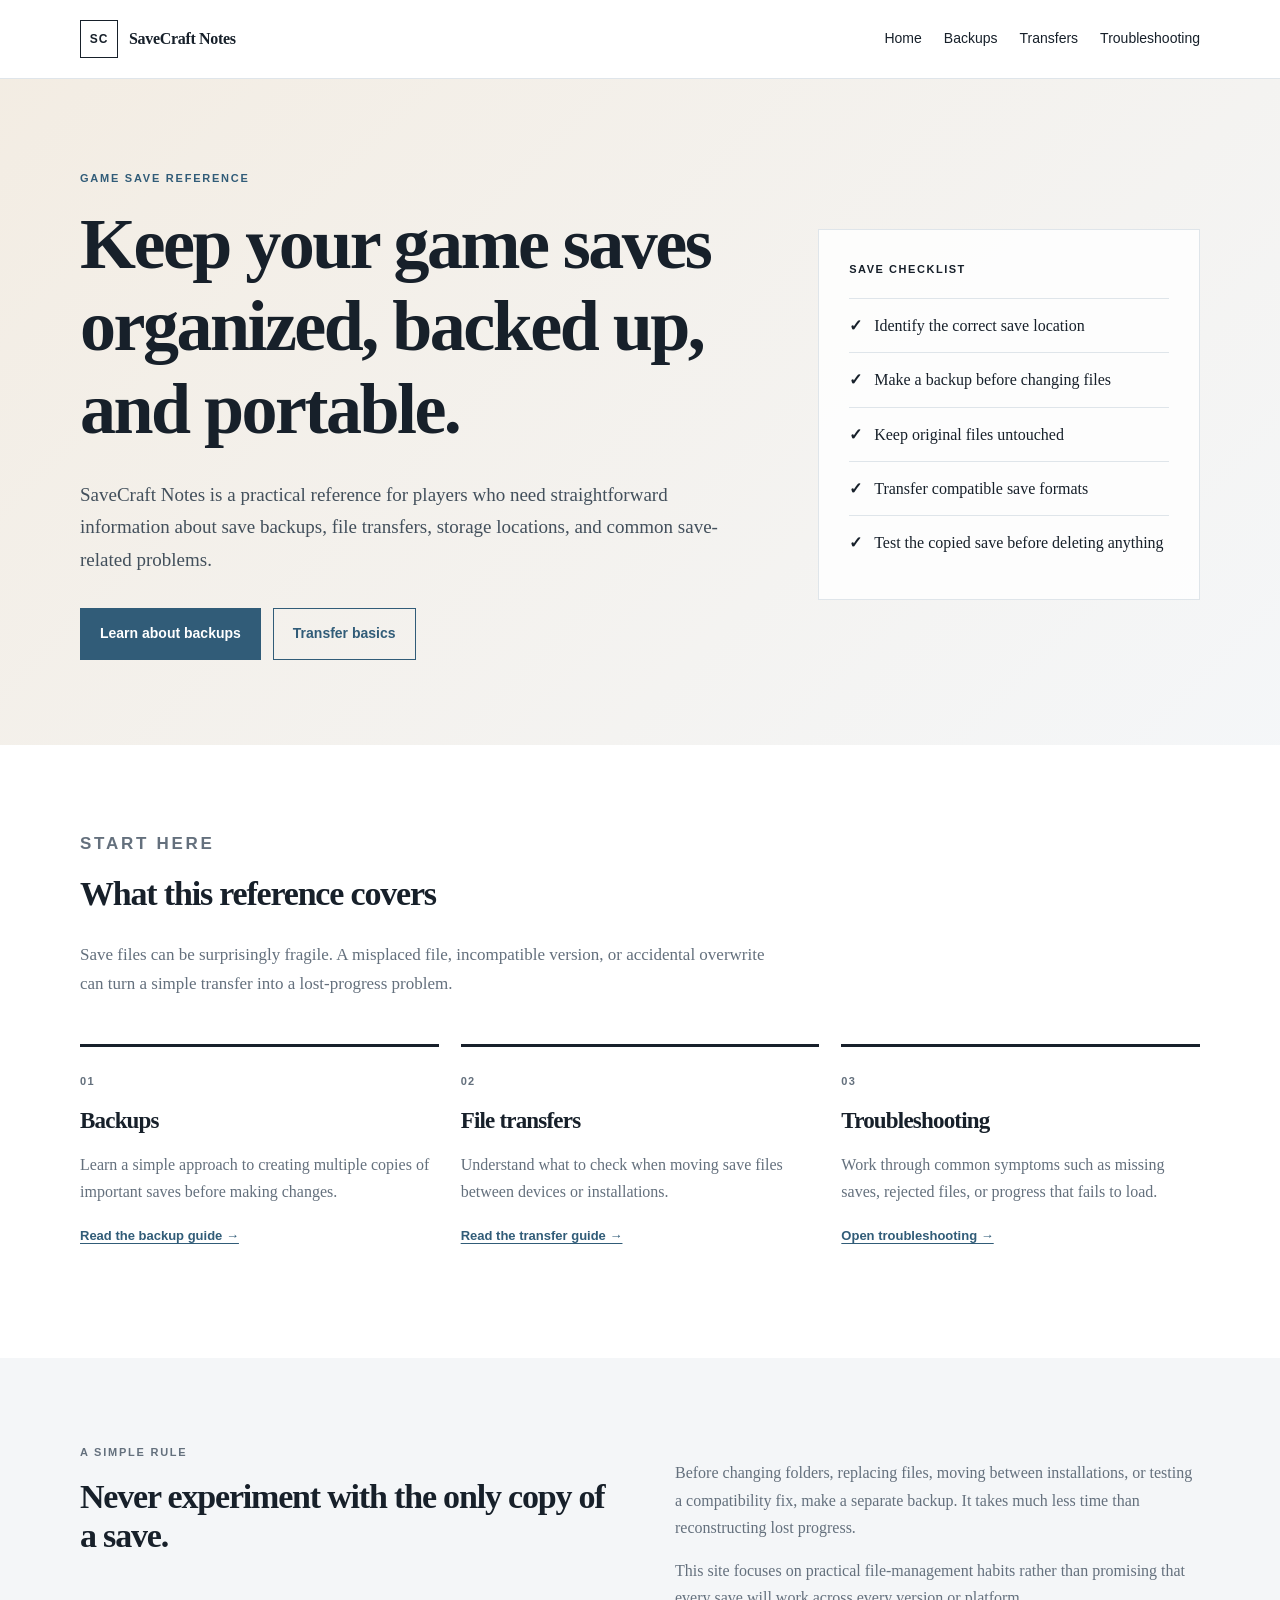
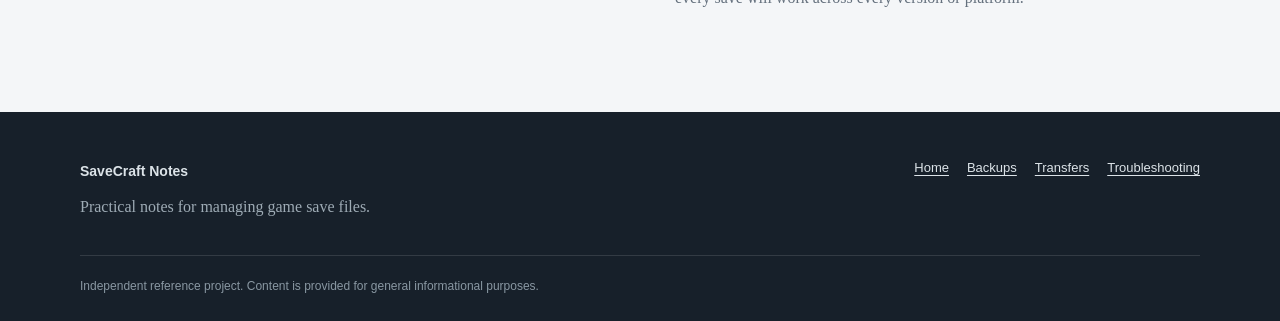
==== index.html @ 96c8801d "Add files via upload" ====
<!DOCTYPE html>
<html lang="en">
<head>
<meta charset="UTF-8">
<meta name="viewport" content="width=device-width, initial-scale=1.0">
<title>SaveCraft Notes — Practical Game Save Management</title>
<meta name="description" content="A practical reference for backing up, transferring, organizing, and troubleshooting game save files across desktop and mobile systems.">
<link rel="stylesheet" href="styles.css">
</head>
<body>
<header class="site-header"><div class="container header-inner">
<a href="index.html" class="brand"><span class="brand-mark">SC</span><span>SaveCraft Notes</span></a>
<nav class="main-nav" aria-label="Main navigation">
<a href="index.html">Home</a><a href="save-backups.html">Backups</a><a href="transfer-basics.html">Transfers</a><a href="troubleshooting.html">Troubleshooting</a>
</nav></div></header>
<main>
<section class="hero"><div class="container hero-grid"><div>
<p class="eyebrow">GAME SAVE REFERENCE</p>
<h1>Keep your game saves organized, backed up, and portable.</h1>
<p class="hero-text">SaveCraft Notes is a practical reference for players who need straightforward information about save backups, file transfers, storage locations, and common save-related problems.</p>
<div class="hero-actions"><a href="save-backups.html" class="button primary">Learn about backups</a><a href="transfer-basics.html" class="button secondary">Transfer basics</a></div>
</div>
<aside class="hero-panel"><div class="panel-label">SAVE CHECKLIST</div><ul class="check-list">
<li>Identify the correct save location</li><li>Make a backup before changing files</li><li>Keep original files untouched</li><li>Transfer compatible save formats</li><li>Test the copied save before deleting anything</li>
</ul></aside></div></section>
<section class="section"><div class="container">
<div class="section-heading"><p class="eyebrow">START HERE</p><h2>What this reference covers</h2><p>Save files can be surprisingly fragile. A misplaced file, incompatible version, or accidental overwrite can turn a simple transfer into a lost-progress problem.</p></div>
<div class="card-grid">
<article class="info-card"><span class="card-number">01</span><h3>Backups</h3><p>Learn a simple approach to creating multiple copies of important saves before making changes.</p><a href="save-backups.html">Read the backup guide →</a></article>
<article class="info-card"><span class="card-number">02</span><h3>File transfers</h3><p>Understand what to check when moving save files between devices or installations.</p><a href="transfer-basics.html">Read the transfer guide →</a></article>
<article class="info-card"><span class="card-number">03</span><h3>Troubleshooting</h3><p>Work through common symptoms such as missing saves, rejected files, or progress that fails to load.</p><a href="troubleshooting.html">Open troubleshooting →</a></article>
</div></div></section>
<section class="section muted"><div class="container split-section"><div><p class="eyebrow">A SIMPLE RULE</p><h2>Never experiment with the only copy of a save.</h2></div><div><p>Before changing folders, replacing files, moving between installations, or testing a compatibility fix, make a separate backup. It takes much less time than reconstructing lost progress.</p><p>This site focuses on practical file-management habits rather than promising that every save will work across every version or platform.</p></div></div></section>
</main>
<footer class="site-footer"><div class="container footer-inner"><div><strong>SaveCraft Notes</strong><p>Practical notes for managing game save files.</p></div><nav aria-label="Footer navigation"><a href="index.html">Home</a><a href="save-backups.html">Backups</a><a href="transfer-basics.html">Transfers</a><a href="troubleshooting.html">Troubleshooting</a></nav></div><div class="container footer-bottom"><p>Independent reference project. Content is provided for general informational purposes.</p></div></footer>
</body>
</html>
---- styles.css ----
:root{--ink:#17202a;--muted:#64707d;--line:#dfe5ea;--paper:#fff;--soft:#f4f6f8;--accent:#315c78;--accent-dark:#24465c;--max-width:1120px;--reading-width:760px}*{box-sizing:border-box}html{scroll-behavior:smooth}body{margin:0;font-family:Georgia,"Times New Roman",serif;color:var(--ink);background:var(--paper);line-height:1.7}a{color:var(--accent);text-decoration-thickness:1px;text-underline-offset:3px}a:hover{color:var(--accent-dark)}.container{width:min(calc(100% - 40px),var(--max-width));margin:0 auto}.narrow{max-width:var(--reading-width)}.site-header{border-bottom:1px solid var(--line);background:#fff}.header-inner{min-height:78px;display:flex;align-items:center;justify-content:space-between;gap:30px}.brand{display:inline-flex;align-items:center;gap:11px;color:var(--ink);text-decoration:none;font-weight:700;letter-spacing:-.02em}.brand-mark{width:38px;height:38px;display:grid;place-items:center;border:1px solid var(--ink);font-family:Arial,Helvetica,sans-serif;font-size:12px;letter-spacing:.08em}.main-nav{display:flex;flex-wrap:wrap;gap:22px;font-family:Arial,Helvetica,sans-serif;font-size:14px}.main-nav a{color:var(--ink);text-decoration:none}.main-nav a:hover{text-decoration:underline}.hero{padding:90px 0 85px;background:linear-gradient(135deg,rgba(240,232,220,.8),rgba(244,246,248,.95))}.hero-grid{display:grid;grid-template-columns:minmax(0,1.4fr) minmax(280px,.8fr);gap:70px;align-items:center}.eyebrow{margin:0 0 15px;font-family:Arial,Helvetica,sans-serif;font-size:11px;font-weight:700;letter-spacing:.16em;color:var(--accent)}h1,h2,h3{line-height:1.15;letter-spacing:-.035em}h1{margin:0;font-size:clamp(42px,6vw,72px);max-width:800px}h2{margin-top:55px;font-size:34px}h3{font-size:23px}.hero-text{max-width:680px;margin:28px 0 0;font-size:19px;color:#43505c}.hero-actions{display:flex;flex-wrap:wrap;gap:12px;margin-top:32px}.button{display:inline-block;padding:13px 19px;text-decoration:none;border:1px solid var(--accent);font-family:Arial,Helvetica,sans-serif;font-size:14px;font-weight:700}.button.primary{background:var(--accent);color:#fff}.button.primary:hover{background:var(--accent-dark);color:#fff}.button.secondary{color:var(--accent);background:transparent}.hero-panel{padding:30px;border:1px solid var(--line);background:rgba(255,255,255,.85)}.panel-label{margin-bottom:20px;font-family:Arial,Helvetica,sans-serif;font-size:11px;font-weight:700;letter-spacing:.14em}.check-list{list-style:none;padding:0;margin:0}.check-list li{padding:13px 0 13px 25px;border-top:1px solid var(--line);position:relative}.check-list li::before{content:"✓";position:absolute;left:0;font-family:Arial,Helvetica,sans-serif;font-weight:700}.section{padding:85px 0}.section.muted{background:var(--soft)}.section-heading{max-width:700px}.section-heading h2{margin-top:0}.section-heading p{color:var(--muted);font-size:17px}.card-grid{display:grid;grid-template-columns:repeat(3,1fr);gap:22px;margin-top:45px}.info-card{border-top:3px solid var(--ink);padding:25px 0}.card-number{display:block;margin-bottom:18px;font-family:Arial,Helvetica,sans-serif;font-size:11px;font-weight:700;letter-spacing:.12em;color:var(--muted)}.info-card h3{margin:0}.info-card p{color:var(--muted)}.info-card a{font-family:Arial,Helvetica,sans-serif;font-size:13px;font-weight:700}.split-section{display:grid;grid-template-columns:1fr 1fr;gap:70px}.split-section h2{margin-top:0}.split-section p{color:var(--muted)}.page-hero{padding:75px 0 65px;background:var(--soft);border-bottom:1px solid var(--line)}.page-hero h1{font-size:clamp(40px,6vw,64px)}.page-hero p:not(.eyebrow){margin-top:25px;font-size:19px;color:var(--muted)}.article-section{padding:35px 0 90px}.article{font-size:18px}.article h2{margin-top:58px}.article p{margin:18px 0}.article li{margin:8px 0}.note,.warning{margin:35px 0;padding:22px 25px;border-left:4px solid var(--accent);background:var(--soft)}.warning{border-left-color:#e3c98f;background:#fff5df}.note strong,.warning strong{display:block;margin-bottom:5px}code{padding:2px 5px;background:var(--soft);font-family:Consolas,monospace;font-size:.85em}.list-box{margin:30px 0;border-top:1px solid var(--line)}.list-box div{padding:18px 0;border-bottom:1px solid var(--line)}.list-box strong,.list-box span{display:block}.list-box span{color:var(--muted);margin-top:3px}.site-footer{padding:45px 0 25px;background:#17202a;color:#dce3e8}.footer-inner{display:flex;justify-content:space-between;gap:40px}.footer-inner strong{font-family:Arial,Helvetica,sans-serif;font-size:14px}.footer-inner p{margin:8px 0 0;color:#9eabb5}.footer-inner nav{display:flex;flex-wrap:wrap;gap:18px;align-content:flex-start}.footer-inner nav a{color:#dce3e8;font-family:Arial,Helvetica,sans-serif;font-size:13px}.footer-bottom{margin-top:35px;padding-top:20px;border-top:1px solid rgba(255,255,255,.12)}.footer-bottom p{margin:0;color:#8997a2;font-family:Arial,Helvetica,sans-serif;font-size:12px}@media(max-width:800px){.header-inner{align-items:flex-start;flex-direction:column;padding:18px 0}.main-nav{gap:13px 18px}.hero{padding:65px 0}.hero-grid,.split-section{grid-template-columns:1fr;gap:40px}.card-grid{grid-template-columns:1fr}.section{padding:65px 0}.footer-inner{flex-direction:column}.footer-inner nav{flex-direction:column;gap:10px}}@media(max-width:500px){.container{width:min(calc(100% - 28px),var(--max-width))}h1{font-size:42px}h2{font-size:30px}.hero-actions{flex-direction:column;align-items:stretch}.button{text-align:center}}
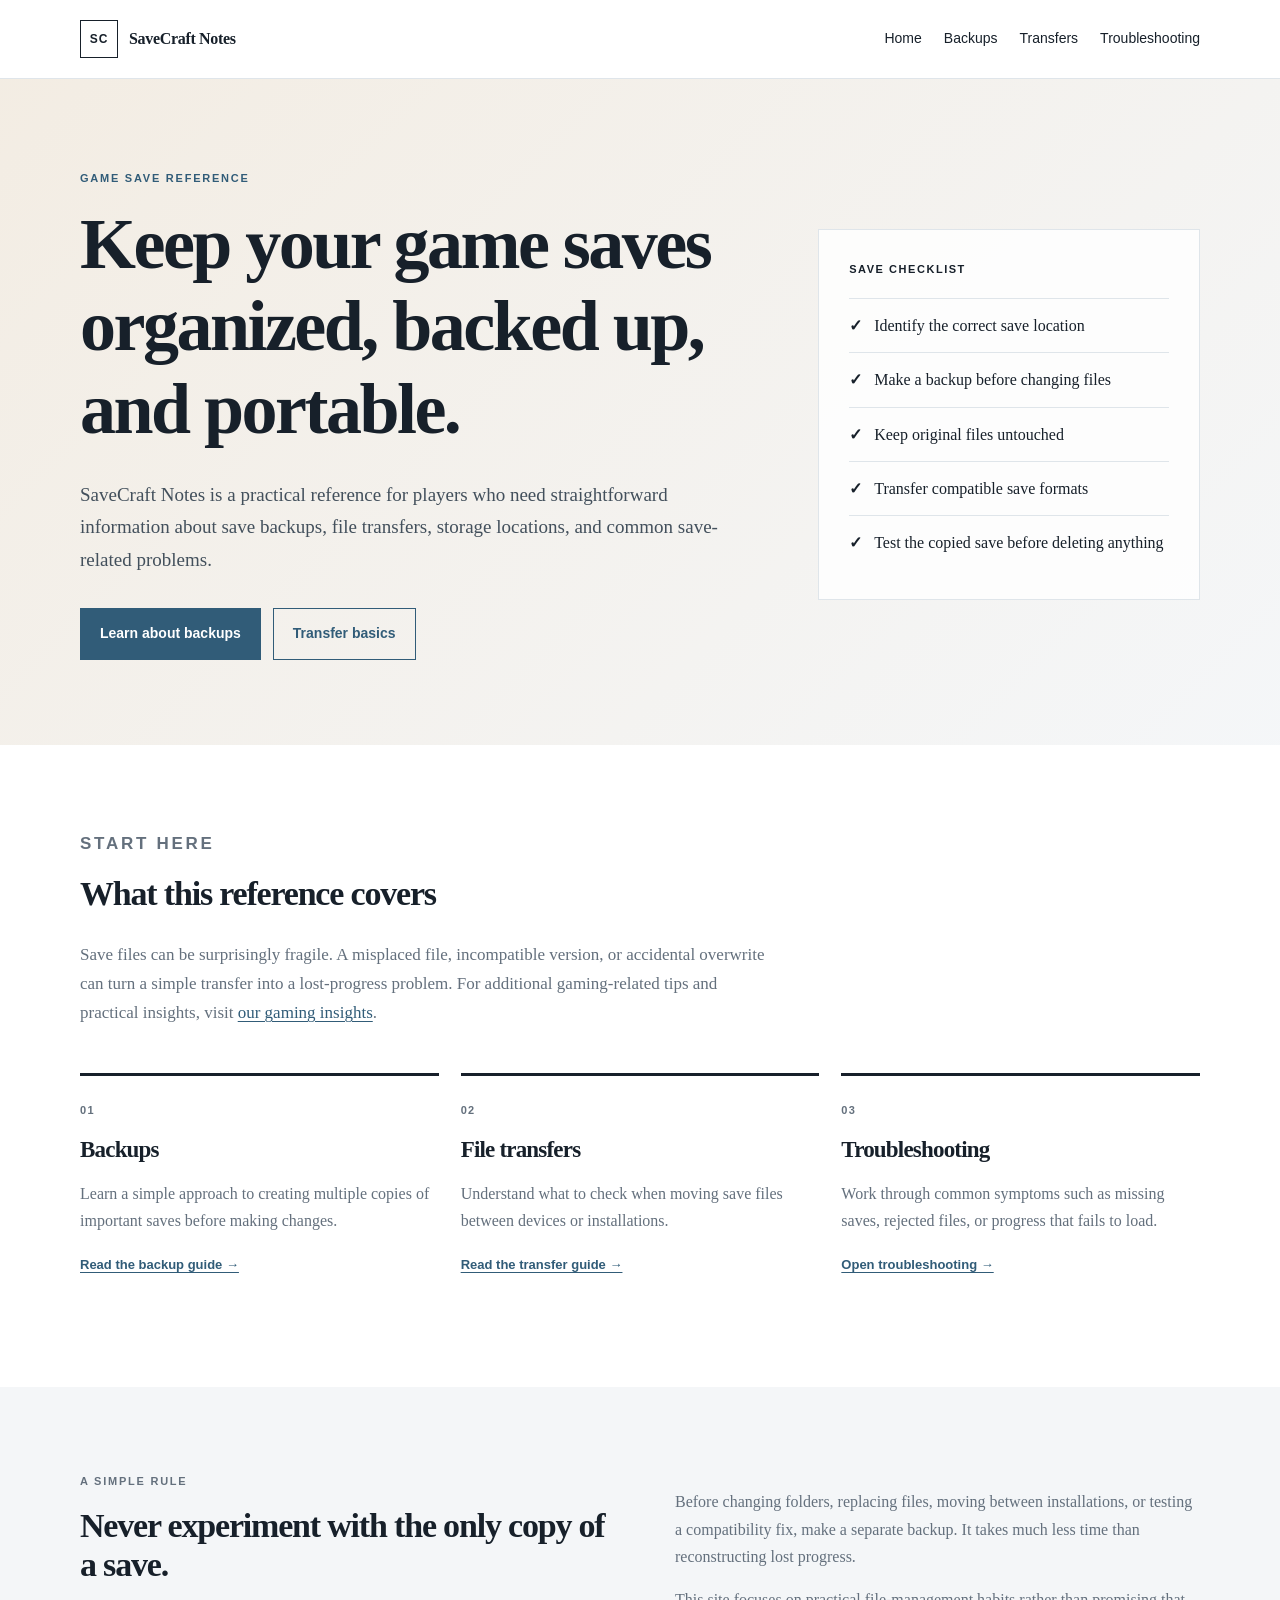
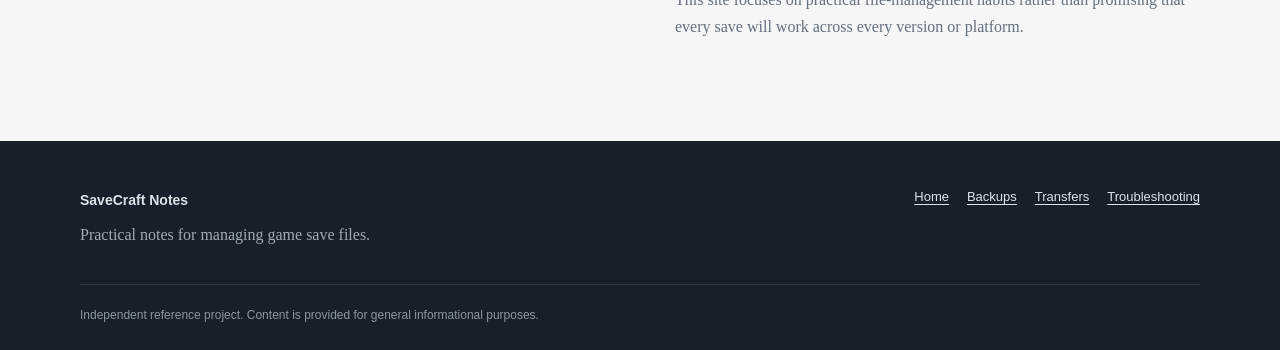
==== commit ab9a7fe0: "Update index.html UPDATES" ====
--- a/index.html
+++ b/index.html
@@ -3,9 +3,12 @@
 <head>
 <meta charset="UTF-8">
 <meta name="viewport" content="width=device-width, initial-scale=1.0">
+  <meta name="google-site-verification" content="G5xL5PyOG_ChXezkdY8lgA2yLz5weFnfjKbd9kqL1Jw" />
 <title>SaveCraft Notes — Practical Game Save Management</title>
+<meta name="robots" content="index, follow">
 <meta name="description" content="A practical reference for backing up, transferring, organizing, and troubleshooting game save files across desktop and mobile systems.">
 <link rel="stylesheet" href="styles.css">
+<link rel="canonical" href="https://savecraft-notes.onrender.com/index.html">
 </head>
 <body>
 <header class="site-header"><div class="container header-inner">
@@ -24,7 +27,7 @@
 <li>Identify the correct save location</li><li>Make a backup before changing files</li><li>Keep original files untouched</li><li>Transfer compatible save formats</li><li>Test the copied save before deleting anything</li>
 </ul></aside></div></section>
 <section class="section"><div class="container">
-<div class="section-heading"><p class="eyebrow">START HERE</p><h2>What this reference covers</h2><p>Save files can be surprisingly fragile. A misplaced file, incompatible version, or accidental overwrite can turn a simple transfer into a lost-progress problem.</p></div>
+<div class="section-heading"><p class="eyebrow">START HERE</p><h2>What this reference covers</h2><p>Save files can be surprisingly fragile. A misplaced file, incompatible version, or accidental overwrite can turn a simple transfer into a lost-progress problem. For additional gaming-related tips and practical insights, visit <a href="https://summersagahub.com/insights/" target="_blank" rel="noopener">our gaming insights</a>.</p></div>
 <div class="card-grid">
 <article class="info-card"><span class="card-number">01</span><h3>Backups</h3><p>Learn a simple approach to creating multiple copies of important saves before making changes.</p><a href="save-backups.html">Read the backup guide →</a></article>
 <article class="info-card"><span class="card-number">02</span><h3>File transfers</h3><p>Understand what to check when moving save files between devices or installations.</p><a href="transfer-basics.html">Read the transfer guide →</a></article>
@@ -34,4 +37,4 @@
 </main>
 <footer class="site-footer"><div class="container footer-inner"><div><strong>SaveCraft Notes</strong><p>Practical notes for managing game save files.</p></div><nav aria-label="Footer navigation"><a href="index.html">Home</a><a href="save-backups.html">Backups</a><a href="transfer-basics.html">Transfers</a><a href="troubleshooting.html">Troubleshooting</a></nav></div><div class="container footer-bottom"><p>Independent reference project. Content is provided for general informational purposes.</p></div></footer>
 </body>
-</html>+</html>
